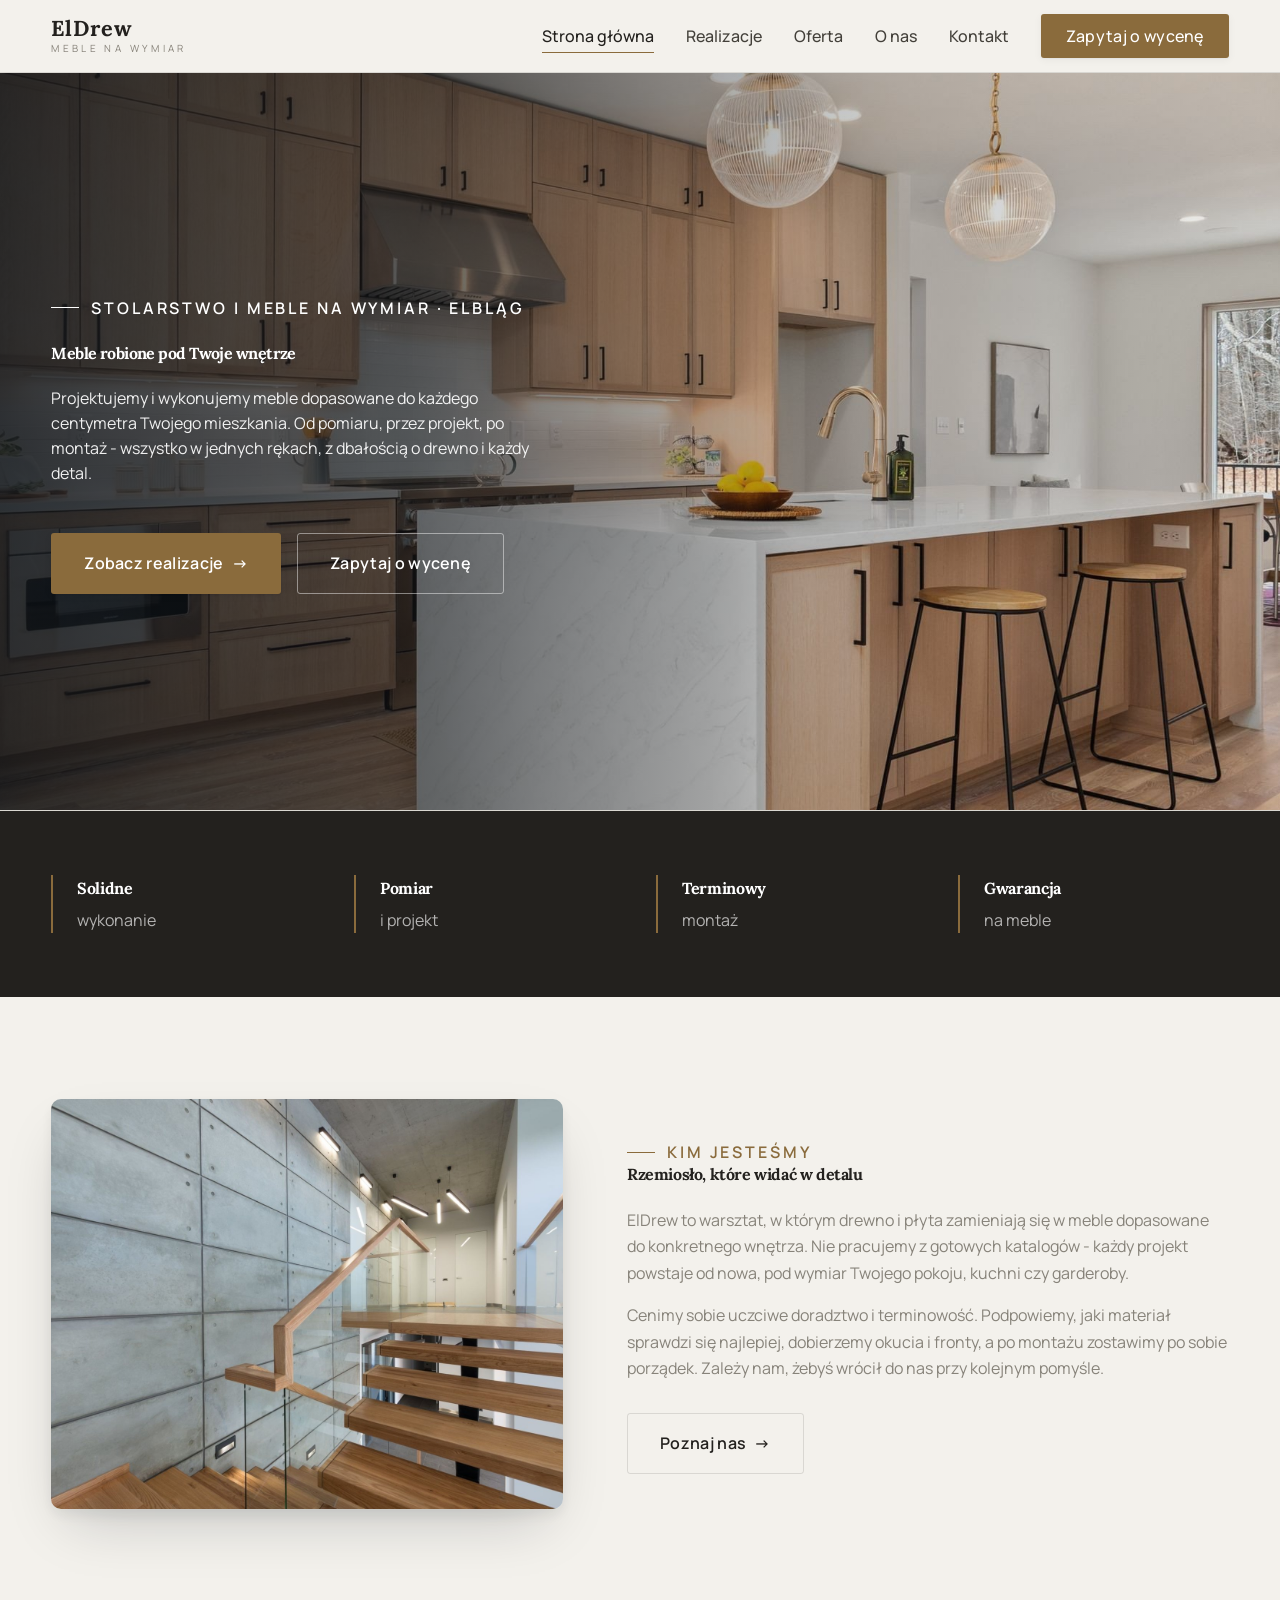
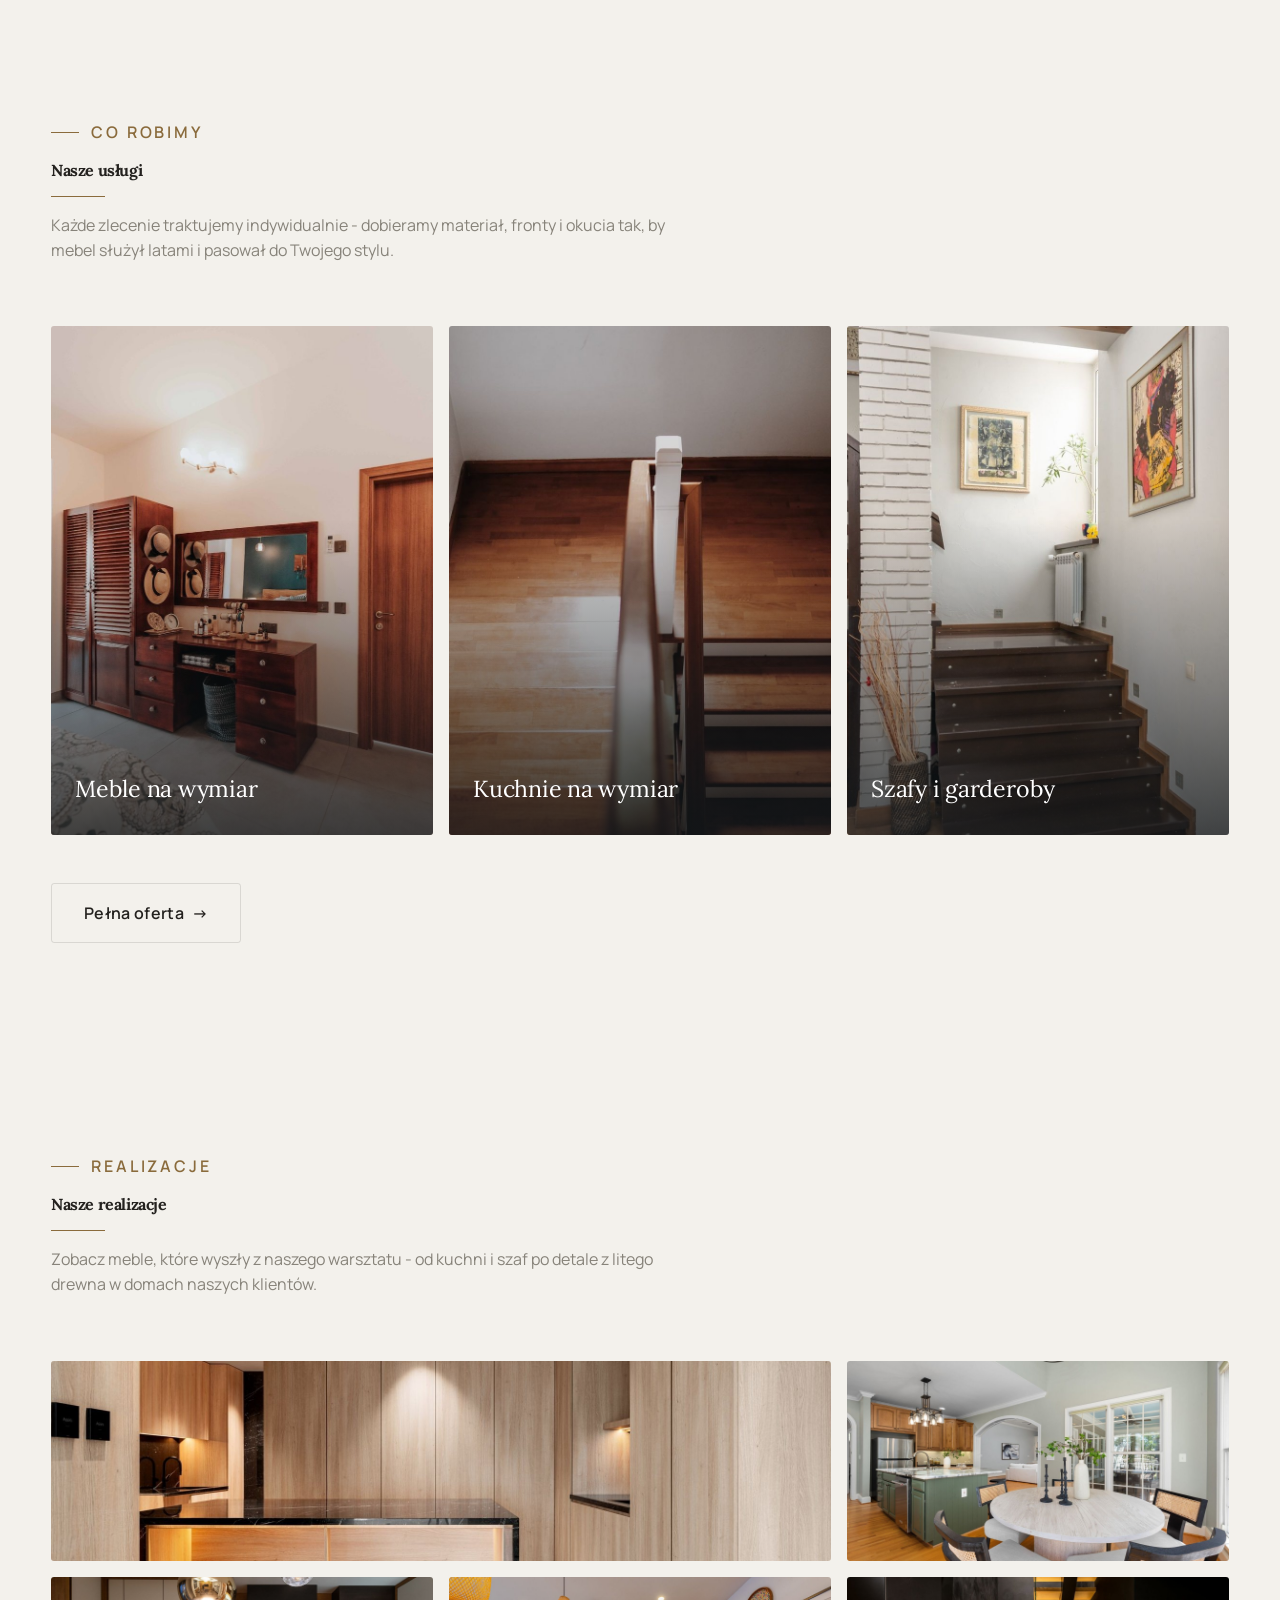
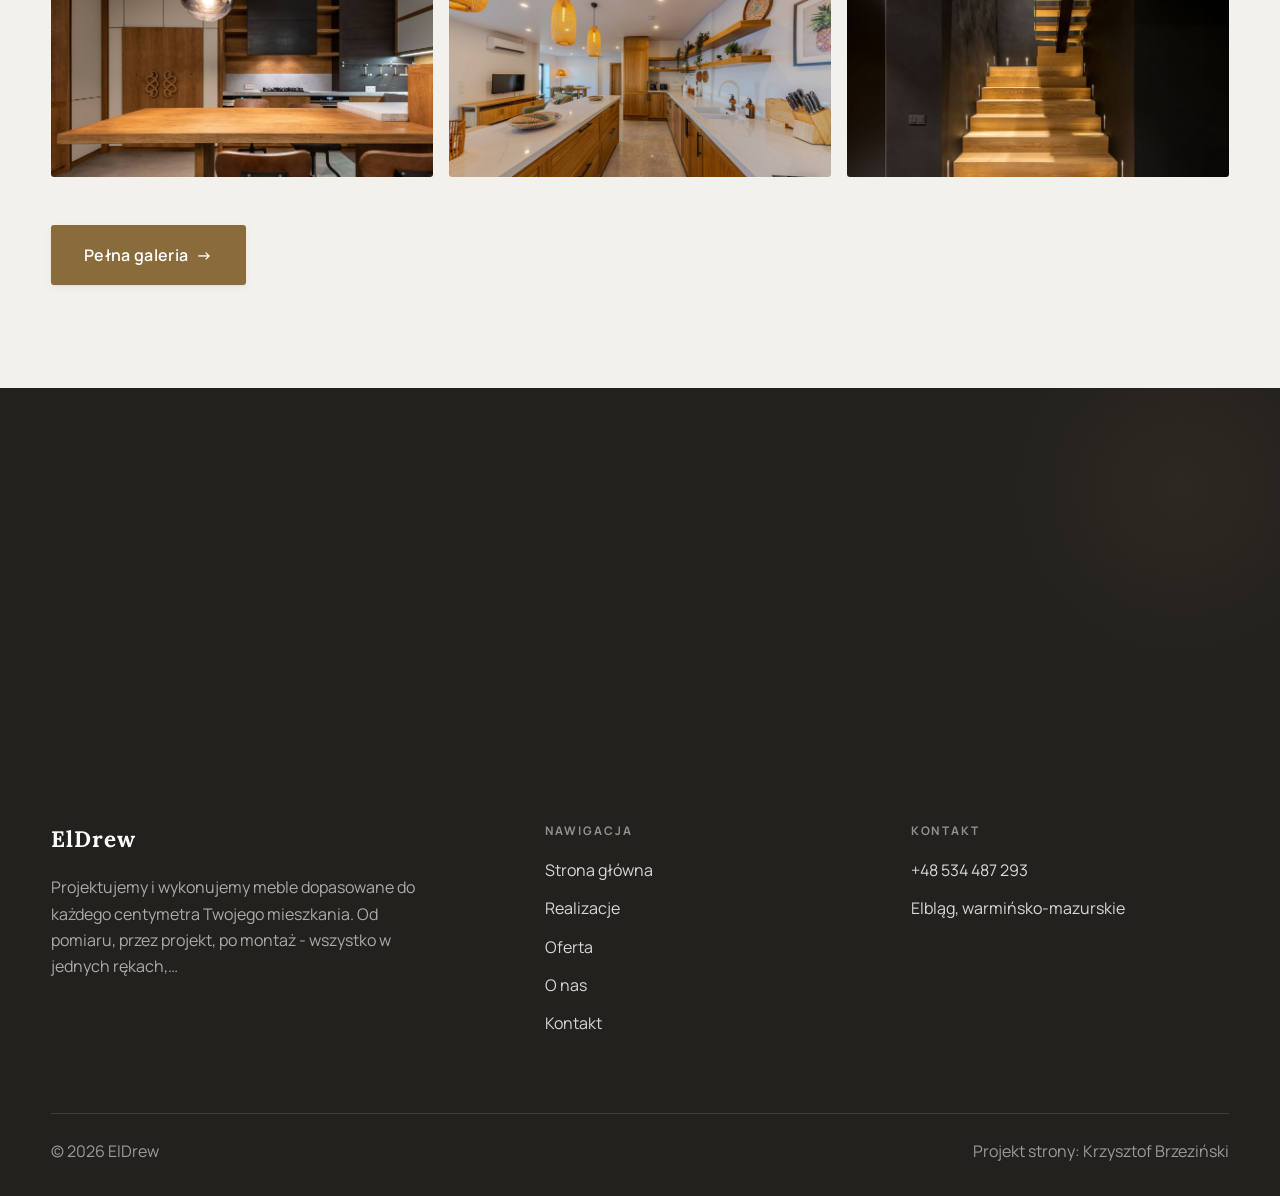
==== index.html @ e07e8ee6 "Demo ElDrew Meble na wymiar (Elblag)" ====
<!DOCTYPE html>
<html lang="pl">
<head>
<meta charset="UTF-8">
<meta name="viewport" content="width=device-width, initial-scale=1.0">
<title>ElDrew - Meble na wymiar · Elbląg</title>
<meta name="description" content="ElDrew - meble na wymiar, kuchnie, szafy i zabudowy z drewna. Bezpłatny pomiar, własny projekt i solidny montaż. Zobacz nasze realizacje.">
<link rel="preconnect" href="https://fonts.googleapis.com">
<link rel="preconnect" href="https://fonts.gstatic.com" crossorigin>
<link href="https://fonts.googleapis.com/css2?family=Lora:wght@500;600;700&family=Manrope:wght@400;500;600&display=swap" rel="stylesheet">
<link rel="stylesheet" href="assets/styles.css">
</head>
<body>

<header class="nav">
  <div class="wrap nav-inner">
    <a class="brand" href="index.html"><span class="name">ElDrew</span><span class="sub">Meble na wymiar</span></a>
    <nav class="nav-links">
      <a href="index.html" class="active">Strona główna</a>
      <a href="realizacje.html">Realizacje</a>
      <a href="oferta.html">Oferta</a>
      <a href="o-nas.html">O nas</a>
      <a href="kontakt.html">Kontakt</a>
      <a href="kontakt.html" class="btn btn-accent">Zapytaj o wycenę</a>
    </nav>
    <button class="nav-toggle" aria-label="Menu"><span></span><span></span><span></span></button>
  </div>
</header>

<section class="hero-cine">
  <img src="img/hero.jpg" alt="ElDrew - Meble robione pod Twoje wnętrze">
  <div class="wrap">
    <div class="hero-copy">
      <span class="eyebrow">Stolarstwo i meble na wymiar · Elbląg</span>
      <h1>Meble robione pod Twoje wnętrze</h1>
      <p class="lead">Projektujemy i wykonujemy meble dopasowane do każdego centymetra Twojego mieszkania. Od pomiaru, przez projekt, po montaż - wszystko w jednych rękach, z dbałością o drewno i każdy detal.</p>
      <div class="hero-actions">
        <a href="realizacje.html" class="btn btn-accent">Zobacz realizacje <span class="arr">→</span></a>
        <a href="kontakt.html" class="btn btn-ghost" style="color:#fff;border-color:rgba(255,255,255,.45)">Zapytaj o wycenę</a>
      </div>
    </div>
  </div>
</section>
<section class="strip" style="padding-block:0">
  <div class="wrap">
    <div class="item reveal"><div class="k">Solidne</div><div class="v">wykonanie</div></div>
    <div class="item reveal"><div class="k">Pomiar</div><div class="v">i projekt</div></div>
    <div class="item reveal"><div class="k">Terminowy</div><div class="v">montaż</div></div>
    <div class="item reveal"><div class="k">Gwarancja</div><div class="v">na meble</div></div>
  </div>
</section>
<section>
  <div class="wrap split">
    <div class="split-art reveal"><img src="img/g1.jpg" alt="ElDrew - realizacja"></div>
    <div class="split-copy reveal">
      <span class="eyebrow">Kim jesteśmy</span>
      <h2>Rzemiosło, które widać w detalu</h2>
      <p class="muted">ElDrew to warsztat, w którym drewno i płyta zamieniają się w meble dopasowane do konkretnego wnętrza. Nie pracujemy z gotowych katalogów - każdy projekt powstaje od nowa, pod wymiar Twojego pokoju, kuchni czy garderoby.</p>
      <p class="muted">Cenimy sobie uczciwe doradztwo i terminowość. Podpowiemy, jaki materiał sprawdzi się najlepiej, dobierzemy okucia i fronty, a po montażu zostawimy po sobie porządek. Zależy nam, żebyś wrócił do nas przy kolejnym pomyśle.</p>
      <a href="o-nas.html" class="btn btn-ghost">Poznaj nas <span class="arr">→</span></a>
    </div>
  </div>
</section>
<section>
  <div class="wrap">
    <div class="head reveal">
      <span class="eyebrow">Co robimy</span>
      <h2>Nasze usługi</h2>
      <p>Każde zlecenie traktujemy indywidualnie - dobieramy materiał, fronty i okucia tak, by mebel służył latami i pasował do Twojego stylu.</p>
    </div>
    <div class="gateways">
      <a href="oferta.html" class="gateway reveal"><img src="img/g2.jpg" alt="Meble na wymiar"><span class="g-ttl">Meble na wymiar</span></a>
      <a href="oferta.html" class="gateway reveal"><img src="img/g3.jpg" alt="Kuchnie na wymiar"><span class="g-ttl">Kuchnie na wymiar</span></a>
      <a href="oferta.html" class="gateway reveal"><img src="img/g4.jpg" alt="Szafy i garderoby"><span class="g-ttl">Szafy i garderoby</span></a>
    </div>
    <div style="margin-top:var(--space-7)" class="reveal"><a href="oferta.html" class="btn btn-ghost">Pełna oferta <span class="arr">→</span></a></div>
  </div>
</section>
<section>
  <div class="wrap">
    <div class="head reveal">
      <span class="eyebrow">Realizacje</span>
      <h2>Nasze realizacje</h2>
      <p>Zobacz meble, które wyszły z naszego warsztatu - od kuchni i szaf po detale z litego drewna w domach naszych klientów.</p>
    </div>
    <div class="gallery">
      <div class="tile t-two3 reveal"><img src="img/g5.jpg" alt="Kuchnia na wymiar"><div class="cap">Kuchnia na wymiar</div></div>
      <div class="tile t-third reveal"><img src="img/g6.jpg" alt="Szafa wnękowa"><div class="cap">Szafa wnękowa</div></div>
      <div class="tile t-third reveal"><img src="img/g7.jpg" alt="Zabudowa pod skos"><div class="cap">Zabudowa pod skos</div></div>
      <div class="tile t-third reveal"><img src="img/g8.jpg" alt="Detal drewna"><div class="cap">Detal drewna</div></div>
      <div class="tile t-third reveal"><img src="img/g9.jpg" alt="Schody z drewna"><div class="cap">Schody z drewna</div></div>
    </div>
    <div style="margin-top:var(--space-7)" class="reveal"><a href="realizacje.html" class="btn btn-accent">Pełna galeria <span class="arr">→</span></a></div>
  </div>
</section>
<section class="cta">
  <div class="wrap">
    <div class="reveal">
      <span class="eyebrow">Współpraca</span>
      <h2>Masz pomysł na wnętrze? Wycenimy go.</h2>
      <p>Napisz lub zadzwoń - odpowiemy z propozycją i terminem, bez zobowiązań.</p>
    </div>
    <div class="cta-actions reveal">
      <a href="kontakt.html" class="btn btn-light">Zapytaj o wycenę <span class="arr">→</span></a>
      <a href="tel:+48534487293" class="btn btn-ghost" style="color:#fff;border-color:rgba(255,255,255,.3)">+48 534 487 293</a>
    </div>
  </div>
</section>

<footer>
  <div class="wrap">
    <div class="foot-grid">
      <div class="foot-brand">
        <div class="name">ElDrew</div>
        <p>Projektujemy i wykonujemy meble dopasowane do każdego centymetra Twojego mieszkania. Od pomiaru, przez projekt, po montaż - wszystko w jednych rękach,…</p>
      </div>
      <div class="foot-col">
        <h4>Nawigacja</h4>
        <a href="index.html">Strona główna</a>
        <a href="realizacje.html">Realizacje</a>
        <a href="oferta.html">Oferta</a>
        <a href="o-nas.html">O nas</a>
        <a href="kontakt.html">Kontakt</a>
      </div>
      <div class="foot-col">
        <h4>Kontakt</h4>
        <a href="tel:+48534487293">+48 534 487 293</a>
        <p>Elbląg, warmińsko-mazurskie</p>
      </div>
    </div>
    <div class="foot-bot">
      <span>© 2026 ElDrew</span>
      <span>Projekt strony: Krzysztof Brzeziński</span>
    </div>
  </div>
</footer>


<script src="assets/main.js"></script>
</body>
</html>
---- assets/styles.css ----
/* ============================================================
   STOLBASZ — premium, architektoniczny B2B fit-out
   Jasna paleta, zero brązu. System wg premium-web-craft.
   Projekt strony: Krzysztof Brzeziński
   ============================================================ */

:root{
  /* PALETA — jasna, architektoniczna, chłodna */
  --paper:#F3F1EC;          /* główne tło */
  --paper-2:#E6E3DB;        /* sekcje alternatywne (chłodny jasny szary) */
  --paper-3:#E6E3DB;        /* delikatne wypełnienia */
  --ink:#23211E;            /* tekst główny — chłodny grafit */
  --ink-soft:#43403A;       /* nagłówki drugorzędne */
  --muted:#87837A;          /* tekst poboczny */
  --line:rgba(35,33,30,.12);/* hairline */
  --accent:#8A6B3C;         /* stonowany petrol-slate — jedyny akcent */
  --accent-d:#6E5430;
  --accent-soft:rgba(138,107,60,.10);
  --dark:#23211E;           /* sekcje ciemne (stopka/CTA) */

  /* ODSTĘPY — skala 4/8 */
  --space-1:4px; --space-2:8px; --space-3:12px; --space-4:16px; --space-5:24px;
  --space-6:32px; --space-7:48px; --space-8:64px; --space-9:96px; --space-10:128px;

  /* TYPOGRAFIA — fluid clamp() */
  --text-sm:clamp(.82rem,.8rem+.1vw,.9rem);
  --text-base:clamp(1rem,.97rem+.15vw,1.1rem);
  --text-lg:clamp(1.12rem,1.05rem+.3vw,1.3rem);
  --text-h3:clamp(1.2rem,1.1rem+.5vw,1.5rem);
  --text-h2:clamp(1.9rem,1.5rem+1.9vw,2.8rem);
  --text-h1:clamp(2.6rem,1.9rem+3.6vw,4.6rem);

  /* PROMIENIE — architektoniczne, raczej ostre */
  --r-sm:3px; --r-md:6px; --r-lg:10px;

  /* RUCH */
  --ease:cubic-bezier(.25,.46,.45,.94); --dur:.24s;

  /* CIENIE — miękkie, warstwowe */
  --sh-sm:0 1px 2px rgba(16,24,32,.04), 0 2px 8px rgba(16,24,32,.05);
  --sh-md:0 2px 6px rgba(16,24,32,.05), 0 12px 28px -8px rgba(16,24,32,.12);
  --sh-lg:0 6px 14px rgba(16,24,32,.07), 0 26px 56px -18px rgba(16,24,32,.22);

  --hairline:1px solid var(--line);

  --font-display:'Lora',serif;
  --font-body:'Manrope',sans-serif;
}

*{box-sizing:border-box;margin:0;padding:0}
html{scroll-behavior:smooth}
body{
  font-family:var(--font-body);
  font-size:var(--text-base);
  line-height:1.65;
  color:var(--ink);
  background:var(--paper);
  -webkit-font-smoothing:antialiased;
  text-rendering:optimizeLegibility;
}
img{max-width:100%;display:block}
a{color:inherit;text-decoration:none}

.wrap{width:min(92%,1180px);margin-inline:auto}
section{padding-block:clamp(52px,6.5vw,96px)}

h1,h2,h3{font-family:var(--font-display);font-weight:700;line-height:1.08;letter-spacing:-.02em;color:var(--ink)}
h1{font-size:var(--text-h1);letter-spacing:-.035em}
h2{font-size:var(--text-h2);letter-spacing:-.025em}
h3{font-size:var(--text-h3)}
p{max-width:65ch}

.eyebrow{
  font-family:var(--font-body);
  font-size:var(--text-sm);
  font-weight:600;
  letter-spacing:.18em;
  text-transform:uppercase;
  color:var(--accent);
  display:inline-flex;align-items:center;gap:var(--space-3);
}
.eyebrow::before{content:"";width:28px;height:1px;background:var(--accent);display:inline-block}

.muted{color:var(--muted)}
.lead{font-size:var(--text-lg);line-height:1.55;color:var(--ink-soft);max-width:50ch}

/* ---------- BUTTONS ---------- */
.btn{
  display:inline-flex;align-items:center;gap:var(--space-2);
  font-weight:600;font-size:var(--text-sm);letter-spacing:.02em;
  padding:var(--space-4) var(--space-6);
  border-radius:var(--r-sm);
  transition:transform var(--dur) var(--ease),box-shadow var(--dur) var(--ease),background var(--dur) var(--ease);
  cursor:pointer;border:1px solid transparent;
}
.btn-accent{background:var(--accent);color:#fff;box-shadow:var(--sh-sm)}
.btn-accent:hover{background:var(--accent-d);transform:translateY(-2px);box-shadow:var(--sh-md)}
.btn-accent:active{transform:translateY(0);box-shadow:var(--sh-sm)}
.btn-ghost{background:transparent;color:var(--ink);border-color:var(--line)}
.btn-ghost:hover{border-color:var(--accent);color:var(--accent);transform:translateY(-2px)}
.btn-light{background:#fff;color:var(--ink);box-shadow:var(--sh-sm)}
.btn-light:hover{transform:translateY(-2px);box-shadow:var(--sh-md)}
.btn .arr{transition:transform var(--dur) var(--ease)}
.btn:hover .arr{transform:translateX(4px)}

/* ---------- NAV ---------- */
.nav{
  position:sticky;top:0;z-index:50;
  background:color-mix(in srgb,var(--paper) 88%,transparent);
  backdrop-filter:saturate(140%) blur(10px);
  border-bottom:var(--hairline);
}
.nav-inner{display:flex;align-items:center;justify-content:space-between;height:72px}
.brand{display:flex;flex-direction:column;line-height:1}
.brand .name{font-family:var(--font-display);font-weight:800;font-size:1.35rem;letter-spacing:.04em}
.brand .sub{font-size:.62rem;letter-spacing:.34em;text-transform:uppercase;color:var(--muted);margin-top:5px}
.nav-links{display:flex;align-items:center;gap:var(--space-6)}
.nav-links a{font-size:var(--text-sm);font-weight:500;color:var(--ink-soft);position:relative;padding-block:4px;transition:color var(--dur) var(--ease)}
.nav-links a::after{content:"";position:absolute;left:0;bottom:0;width:0;height:1.5px;background:var(--accent);transition:width var(--dur) var(--ease)}
.nav-links a:hover,.nav-links a.active{color:var(--ink)}
.nav-links a:hover::after,.nav-links a.active::after{width:100%}
.nav-links .btn{padding:var(--space-2) var(--space-5)}
/* przyciski w nav: właściwy kolor (przebij .nav-links a) + bez podkreślenia */
.nav-links a.btn-accent{color:#fff}
.nav-links a.btn-ghost,.nav-links a.btn-light{color:var(--ink)}
.nav-links a.btn::after{display:none}
.nav-toggle{display:none;background:none;border:none;cursor:pointer;flex-direction:column;gap:5px;padding:8px}
.nav-toggle span{width:24px;height:2px;background:var(--ink);transition:var(--dur)}

/* ---------- HERO (split) ---------- */
.hero{position:relative;overflow:hidden;border-bottom:var(--hairline)}
.hero-grid{display:grid;grid-template-columns:1.05fr .95fr;gap:clamp(24px,4vw,60px);align-items:center;
  padding-block:clamp(36px,4.5vw,64px)}
.hero-copy .eyebrow{margin-bottom:var(--space-5)}
.hero-copy h1{margin-bottom:var(--space-5)}
.hero-copy .lead{margin-bottom:var(--space-7)}
.hero-actions{display:flex;flex-wrap:wrap;gap:var(--space-4)}
.hero-art{position:relative;aspect-ratio:4/3;border-radius:var(--r-lg);overflow:hidden;box-shadow:var(--sh-lg)}
.hero-art img{width:100%;height:100%;object-fit:cover}
.hero-art::after{content:"";position:absolute;inset:0;background:linear-gradient(180deg,transparent 55%,rgba(18,24,28,.28))}
.hero-badge{position:absolute;left:var(--space-5);bottom:var(--space-5);z-index:2;
  background:rgba(252,252,251,.94);backdrop-filter:blur(4px);
  border-radius:var(--r-md);padding:var(--space-4) var(--space-5);box-shadow:var(--sh-md);max-width:78%}
.hero-badge strong{display:block;font-family:var(--font-display);font-size:1rem;letter-spacing:-.01em}
.hero-badge span{font-size:var(--text-sm);color:var(--muted)}

/* ---------- HERO duży / kinowy (strona główna) ---------- */
.hero-cine{position:relative;min-height:clamp(560px,82vh,840px);display:flex;align-items:center;overflow:hidden;border-bottom:var(--hairline)}
.hero-cine>img{position:absolute;inset:0;width:100%;height:100%;object-fit:cover;z-index:0}
.hero-cine::after{content:"";position:absolute;inset:0;z-index:1;
  background:linear-gradient(95deg,rgba(13,18,23,.86) 0%,rgba(13,18,23,.64) 32%,rgba(13,18,23,.24) 62%,rgba(13,18,23,.04) 100%)}
.hero-cine .wrap{position:relative;z-index:2;padding-block:var(--space-8)}
.hero-cine .hero-copy{max-width:660px}
.hero-cine .eyebrow{color:#fff;margin-bottom:var(--space-5)}
.hero-cine .eyebrow::before{background:#fff}
.hero-cine h1{color:#fff;margin-bottom:var(--space-5);font-size:clamp(2.9rem,2rem+4.4vw,5.2rem)}
.hero-cine .lead{color:rgba(255,255,255,.92);max-width:48ch;margin-bottom:var(--space-7)}
.hero-cine .hero-actions{display:flex;flex-wrap:wrap;gap:var(--space-4)}
@media(max-width:680px){
  .hero-cine{min-height:clamp(520px,76vh,640px);align-items:flex-end}
  .hero-cine::after{background:linear-gradient(0deg,rgba(13,18,23,.9) 6%,rgba(13,18,23,.45) 55%,rgba(13,18,23,.25) 100%)}
  .hero-cine .wrap{padding-bottom:var(--space-9)}
}

/* full-bleed hero variant (podstrony) */
.pagehead{position:relative;min-height:46vh;display:flex;align-items:flex-end;overflow:hidden;border-bottom:var(--hairline)}
.pagehead img{position:absolute;inset:0;width:100%;height:100%;object-fit:cover}
.pagehead::after{content:"";position:absolute;inset:0;background:linear-gradient(180deg,rgba(18,24,28,.25),rgba(18,24,28,.62))}
.pagehead .wrap{position:relative;z-index:2;padding-block:var(--space-9);color:#fff}
.pagehead h1{color:#fff;max-width:18ch}
.pagehead .eyebrow{color:#fff}
.pagehead .eyebrow::before{background:#fff}
.pagehead p{color:rgba(255,255,255,.86);margin-top:var(--space-4);max-width:54ch}

/* ---------- STRIP (pasek skrótów / liczby) ---------- */
.strip{background:var(--dark);color:#fff}
.strip .wrap{display:grid;grid-template-columns:repeat(4,1fr);gap:var(--space-6);padding-block:var(--space-8)}
.strip .item .k{font-family:var(--font-display);font-size:clamp(1.6rem,1.2rem+1.4vw,2.4rem);font-weight:800;letter-spacing:-.02em;color:#fff}
.strip .item .v{font-size:var(--text-sm);color:rgba(255,255,255,.66);margin-top:var(--space-2);line-height:1.45}
.strip .item{border-left:2px solid var(--accent);padding-left:var(--space-5)}

/* ---------- SECTION HEAD ---------- */
.head{max-width:48rem;margin-bottom:var(--space-8)}
.head.center{margin-inline:auto;text-align:center}
.head .eyebrow{margin-bottom:var(--space-4)}
.head h2{margin-bottom:var(--space-4)}
.head p{color:var(--muted);font-size:var(--text-lg);line-height:1.55}
.head.center p{margin-inline:auto}

/* ---------- INTRO SPLIT ---------- */
.split{display:grid;grid-template-columns:.92fr 1.08fr;gap:clamp(28px,5vw,80px);align-items:center}
.split.rev{grid-template-columns:1.08fr .92fr}
.split.rev .split-art{order:-1}
.split-art{position:relative;aspect-ratio:5/4;border-radius:var(--r-lg);overflow:hidden;box-shadow:var(--sh-lg)}
.split-art img{width:100%;height:100%;object-fit:cover}
.split-copy h2{margin-bottom:var(--space-5)}
.split-copy p+p{margin-top:var(--space-4)}
.split-copy .btn{margin-top:var(--space-6)}

/* ---------- SERVICES (zakres) ---------- */
.svc-grid{display:grid;grid-template-columns:repeat(auto-fit,minmax(280px,1fr));gap:var(--space-5)}
.svc{background:#fff;border:var(--hairline);border-radius:var(--r-md);padding:var(--space-7) var(--space-6);
  transition:transform var(--dur) var(--ease),box-shadow var(--dur) var(--ease),border-color var(--dur) var(--ease);
  position:relative;overflow:hidden}
.svc::before{content:"";position:absolute;left:0;top:0;width:3px;height:0;background:var(--accent);transition:height var(--dur) var(--ease)}
.svc:hover{transform:translateY(-4px);box-shadow:var(--sh-md);border-color:transparent}
.svc:hover::before{height:100%}
.svc .ic{font-family:var(--font-display);font-size:.8rem;font-weight:700;letter-spacing:.12em;color:var(--accent);margin-bottom:var(--space-4)}
.svc h3{margin-bottom:var(--space-3);font-size:1.22rem}
.svc p{color:var(--muted);font-size:var(--text-base);line-height:1.6}

/* big detailed service rows */
.svc-row{display:grid;grid-template-columns:.8fr 1.2fr;gap:clamp(20px,4vw,60px);align-items:center;padding-block:var(--space-8)}
.svc-row+.svc-row{border-top:var(--hairline)}
.svc-row.rev{grid-template-columns:1.2fr .8fr}
.svc-row.rev .svc-row-art{order:-1}
.svc-row-art{aspect-ratio:4/3;border-radius:var(--r-md);overflow:hidden;box-shadow:var(--sh-md)}
.svc-row-art img{width:100%;height:100%;object-fit:cover}
.svc-row h3{font-size:1.5rem;margin-bottom:var(--space-4)}
.svc-row .num{font-family:var(--font-display);font-size:.85rem;font-weight:700;letter-spacing:.14em;color:var(--accent);display:block;margin-bottom:var(--space-3)}
.svc-row ul{list-style:none;margin-top:var(--space-4);display:flex;flex-direction:column;gap:var(--space-2)}
.svc-row li{position:relative;padding-left:var(--space-5);color:var(--muted);font-size:var(--text-base)}
.svc-row li::before{content:"";position:absolute;left:0;top:.62em;width:8px;height:1px;background:var(--accent)}

/* ---------- GALLERY (realizacje) ---------- */
.gallery{display:grid;grid-template-columns:repeat(12,1fr);gap:var(--space-4);grid-auto-rows:200px}
.tile{position:relative;overflow:hidden;border-radius:var(--r-md);box-shadow:var(--sh-sm);
  transition:transform var(--dur) var(--ease),box-shadow var(--dur) var(--ease)}
.tile img{width:100%;height:100%;object-fit:cover;transition:transform .6s var(--ease)}
.tile:hover{box-shadow:var(--sh-md)}
.tile:hover img{transform:scale(1.05)}
.tile .cap{position:absolute;left:0;right:0;bottom:0;padding:var(--space-5) var(--space-4) var(--space-4);
  background:linear-gradient(transparent,rgba(18,24,28,.78));color:#fff;
  font-size:var(--text-sm);font-weight:600;letter-spacing:.01em;
  opacity:0;transform:translateY(8px);transition:var(--dur) var(--ease)}
.tile:hover .cap{opacity:1;transform:translateY(0)}
.tile .cap small{display:block;font-weight:400;opacity:.78;letter-spacing:.04em;text-transform:uppercase;font-size:.66rem;margin-top:3px}
/* bento spans */
.t-wide{grid-column:span 6}
.t-tall{grid-column:span 6;grid-row:span 2}
.t-std{grid-column:span 6}
.t-third{grid-column:span 4}
.t-two3{grid-column:span 8}

/* ---------- TRUST / WIARYGODNOŚĆ ---------- */
.trust{background:var(--paper-2)}
.trust-grid{display:grid;grid-template-columns:repeat(auto-fit,minmax(240px,1fr));gap:var(--space-5);margin-top:var(--space-7)}
.trust-card{background:#fff;border-radius:var(--r-md);padding:var(--space-7) var(--space-6);box-shadow:var(--sh-sm);border-top:3px solid var(--accent)}
.trust-card .big{font-family:var(--font-display);font-size:clamp(1.8rem,1.3rem+1.6vw,2.6rem);font-weight:800;letter-spacing:-.02em;color:var(--ink);line-height:1}
.trust-card h3{font-size:1.12rem;margin:var(--space-3) 0 var(--space-2)}
.trust-card p{color:var(--muted);font-size:var(--text-base);line-height:1.55}

/* ---------- CTA band ---------- */
.cta{background:var(--dark);color:#fff;position:relative;overflow:hidden}
.cta .wrap{display:grid;grid-template-columns:1.4fr .6fr;gap:var(--space-7);align-items:center;position:relative;z-index:2}
.cta h2{color:#fff;max-width:20ch}
.cta p{color:rgba(255,255,255,.74);margin-top:var(--space-4)}
.cta-actions{display:flex;flex-direction:column;gap:var(--space-3);align-items:flex-start}
.cta::before{content:"";position:absolute;right:-80px;top:-80px;width:360px;height:360px;border-radius:50%;
  background:radial-gradient(circle,var(--accent-soft),transparent 70%)}

/* ---------- CONTACT ---------- */
.contact-grid{display:grid;grid-template-columns:.85fr 1.15fr;gap:clamp(28px,4vw,56px);align-items:start}
.info-list{display:flex;flex-direction:column;gap:var(--space-2)}
.info-row{display:flex;gap:var(--space-4);align-items:flex-start;padding-block:var(--space-4);border-bottom:var(--hairline)}
.info-row .ic{flex:none;width:42px;height:42px;display:grid;place-items:center;border-radius:50%;
  background:var(--accent-soft);color:var(--accent);font-size:1.05rem}
.info-row .lbl{font-size:.72rem;letter-spacing:.14em;text-transform:uppercase;color:var(--muted)}
.info-row .val{font-weight:600;font-size:var(--text-base);margin-top:2px}
.info-row a.val:hover{color:var(--accent)}
.map{border:none;border-radius:var(--r-lg);box-shadow:var(--sh-md);width:100%;height:100%;min-height:380px;filter:grayscale(.2) contrast(1.02)}
.form{background:#fff;border:var(--hairline);border-radius:var(--r-lg);padding:clamp(24px,3vw,40px);box-shadow:var(--sh-sm)}
.form .fld{margin-bottom:var(--space-5)}
.form label{display:block;font-size:var(--text-sm);font-weight:600;margin-bottom:var(--space-2)}
.form input,.form textarea{width:100%;font-family:inherit;font-size:var(--text-base);color:var(--ink);
  padding:var(--space-4);border:var(--hairline);border-radius:var(--r-sm);background:var(--paper);transition:border-color var(--dur)}
.form input:focus,.form textarea:focus{outline:none;border-color:var(--accent);background:#fff}
.form textarea{resize:vertical;min-height:120px}
.form .note{font-size:var(--text-sm);color:var(--muted);margin-top:var(--space-3)}

/* ---------- FOOTER ---------- */
footer{background:var(--dark);color:#fff;padding-block:var(--space-9) var(--space-6)}
.foot-grid{display:grid;grid-template-columns:1.4fr 1fr 1fr;gap:var(--space-7);margin-bottom:var(--space-8)}
.foot-brand .name{font-family:var(--font-display);font-weight:800;font-size:1.4rem;letter-spacing:.04em}
.foot-brand p{color:rgba(255,255,255,.62);margin-top:var(--space-4);font-size:var(--text-base);max-width:38ch}
.foot-col h4{font-size:.74rem;letter-spacing:.16em;text-transform:uppercase;color:rgba(255,255,255,.5);margin-bottom:var(--space-4)}
.foot-col a,.foot-col p{display:block;color:rgba(255,255,255,.82);font-size:var(--text-base);margin-bottom:var(--space-3)}
.foot-col a:hover{color:#fff}
.foot-bot{border-top:1px solid rgba(255,255,255,.12);padding-top:var(--space-5);display:flex;justify-content:space-between;flex-wrap:wrap;gap:var(--space-3);
  font-size:var(--text-sm);color:rgba(255,255,255,.55)}
.foot-bot a:hover{color:#fff}

/* ---------- REVEAL ---------- */
.reveal{opacity:0;transform:translateY(22px);transition:opacity .6s var(--ease),transform .6s var(--ease)}
.reveal.in{opacity:1;transform:none}

/* ---------- RESPONSIVE ---------- */
@media(max-width:920px){
  .hero-grid,.split,.split.rev,.svc-row,.svc-row.rev,.cta .wrap,.contact-grid,.foot-grid{grid-template-columns:1fr}
  .split.rev .split-art,.svc-row.rev .svc-row-art{order:0}
  .hero-art{aspect-ratio:16/10;max-height:420px}
  .strip .wrap{grid-template-columns:repeat(2,1fr);gap:var(--space-7)}
  .gallery{grid-auto-rows:180px}
  .t-wide,.t-tall,.t-std,.t-third,.t-two3{grid-column:span 6}
  .t-tall{grid-row:span 1}
  .cta-actions{flex-direction:row;flex-wrap:wrap}
  .foot-grid{gap:var(--space-6)}
}
@media(max-width:680px){
  .nav-links{position:fixed;inset:72px 0 auto 0;background:var(--paper);flex-direction:column;align-items:stretch;
    gap:0;padding:var(--space-4) 6%;border-bottom:var(--hairline);box-shadow:var(--sh-md);
    transform:translateY(-120%);transition:transform var(--dur) var(--ease)}
  .nav-links.open{transform:translateY(0)}
  .nav-links a{padding-block:var(--space-4);border-bottom:var(--hairline)}
  .nav-links .btn{margin-top:var(--space-3);justify-content:center}
  .nav-toggle{display:flex}
  .strip .wrap{grid-template-columns:1fr}
  .gallery{grid-template-columns:repeat(6,1fr)}
  .foot-grid{grid-template-columns:1fr}
}
@media(prefers-reduced-motion:reduce){
  *{animation-duration:.01ms!important;transition:none!important}
  .reveal{opacity:1!important;transform:none!important}
  html{scroll-behavior:auto}
}

/* ============================================================
   PREMIUM LAYER — destylat deep-researchu branż (anty-AI, spokój).
   Zmienne STOLBASZ (--accent/--ink/--paper/--line/--dark). Ruch ledwo
   zauważalny, krzywa cubic-bezier(.16,.84,.44,1); prefers-reduced-motion
   pokryte blanketem wyżej. Karty hairline zamiast cieni = #1 sygnał „nie-AI".
   ============================================================ */

/* więcej oddechu między sekcjami (liderzy: 110-130px) */
section{padding-block:clamp(64px,8vw,128px)}

/* 1) Aksamitny reveal — dłuższa, miękka krzywa zamiast „skoku" */
.reveal{transition:opacity .9s cubic-bezier(.16,.84,.44,1),transform .9s cubic-bezier(.16,.84,.44,1);will-change:opacity,transform}
/* stagger TYLKO w galerii (tam pozycja = porządek dzieci) */
.gallery .reveal:nth-child(2){transition-delay:.07s}
.gallery .reveal:nth-child(3){transition-delay:.14s}
.gallery .reveal:nth-child(4){transition-delay:.21s}
.gallery .reveal:nth-child(5){transition-delay:.28s}
.gallery .reveal:nth-child(6){transition-delay:.35s}

/* 2) Hero — powolny „oddech kadru" (Ken Burns), tylko desktop (bateria) */
@keyframes heroBreath{from{transform:scale(1.06)}to{transform:scale(1.12) translateY(-1.2%)}}
@media(min-width:900px){
  .hero-cine>img{transform:scale(1.06);animation:heroBreath 24s ease-in-out infinite alternate}
}

/* 3) Akcentowy hairline pod nagłówkiem sekcji, który „rysuje się" przy wejściu */
.head h2{position:relative;padding-bottom:18px}
.head h2::after{content:"";position:absolute;left:0;bottom:0;height:1px;width:0;background:var(--accent);transition:width 1s cubic-bezier(.16,.84,.44,1) .15s}
.head.center h2::after{left:50%;transform:translateX(-50%)}
.head.reveal.in h2::after,.head.center.reveal.in h2::after{width:54px}

/* 4) Karty HAIRLINE zamiast cieni/zaokrągleń (najmocniejszy anty-AI detal) */
.svc{background:transparent;border:1px solid var(--line);border-radius:var(--r-sm);box-shadow:none}
.svc:hover{box-shadow:none;border-color:var(--accent);transform:translateY(-3px)}
.trust-card{background:transparent;box-shadow:none;border:1px solid var(--line);border-top:2px solid var(--accent);border-radius:var(--r-sm)}
.tile{box-shadow:none;border-radius:var(--r-sm)}
.tile:hover{box-shadow:none}

/* 5) Sticky-nav kondensuje się po przewinięciu (sygnał dopracowania) */
.nav{transition:box-shadow .4s ease,background .4s ease}
.nav.is-stuck{box-shadow:0 1px 0 var(--line),0 14px 30px -24px rgba(0,0,0,.45)}
.nav-inner{transition:height .35s var(--ease)}
.nav.is-stuck .nav-inner{height:60px}

/* 6) MANIFESTO — pełnoekranowy cytat-bohater (zastępuje generyczne „Dlaczego my") */
.manifesto{background:var(--paper-2);text-align:center}
.manifesto .wrap{max-width:60rem}
.manifesto p{font-family:var(--font-display);font-style:italic;font-size:clamp(1.6rem,1rem+2.4vw,2.8rem);line-height:1.32;color:var(--ink-soft);margin-inline:auto;max-width:26ch;position:relative;padding-top:var(--space-8)}
.manifesto p::before{content:"";position:absolute;top:0;left:50%;transform:translateX(-50%);width:54px;height:1px;background:var(--accent)}
.manifesto p span{color:var(--accent);font-style:italic}

/* 7) GATEWAYS — 3 duże bramy-zdjęcia (zamiast paska menu usług) */
.gateways{display:grid;grid-template-columns:repeat(3,1fr);gap:var(--space-4)}
.gateway{position:relative;aspect-ratio:3/4;overflow:hidden;border-radius:var(--r-sm);display:block}
.gateway img{width:100%;height:100%;object-fit:cover;transition:transform .8s var(--ease),filter .5s var(--ease)}
.gateway::after{content:"";position:absolute;inset:0;background:linear-gradient(180deg,transparent 38%,rgba(18,24,28,.74))}
.gateway:hover img{transform:scale(1.05);filter:brightness(1.05)}
.gateway .g-ttl{position:absolute;left:0;right:0;bottom:0;z-index:2;padding:var(--space-6) var(--space-5);color:#fff;font-family:var(--font-display);font-size:1.45rem;letter-spacing:-.01em;line-height:1.15}
.gateway .g-ttl small{display:block;font-family:var(--font-body);font-size:var(--text-sm);font-weight:400;opacity:.82;letter-spacing:.03em;margin-top:5px}
@media(max-width:760px){.gateways{grid-template-columns:1fr}.gateway{aspect-ratio:16/10}}

/* 8) LOGO klienta w nagłówku (gdy podane --logo) */
.brand-logo{height:40px;width:auto;max-width:220px;object-fit:contain;display:block}
.nav.is-stuck .brand-logo{height:34px}
@media(max-width:680px){.brand-logo{height:32px}}
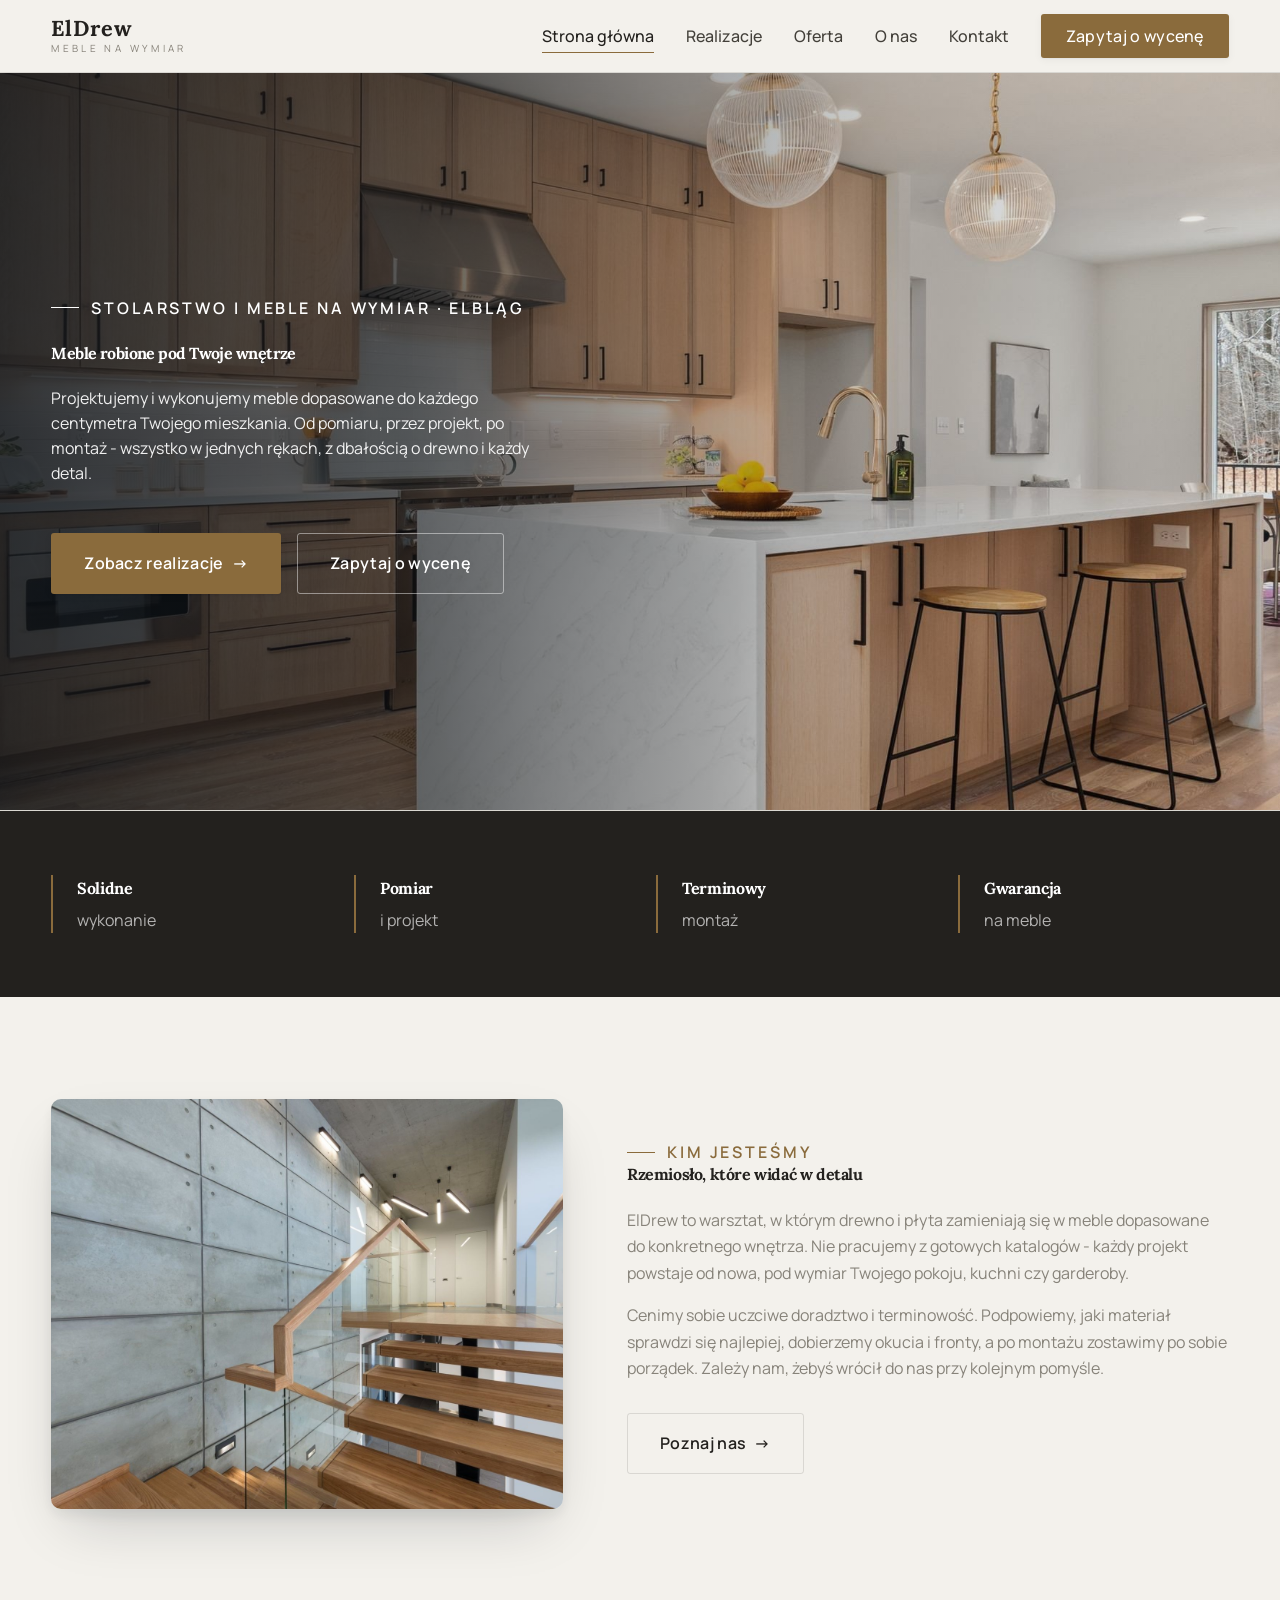
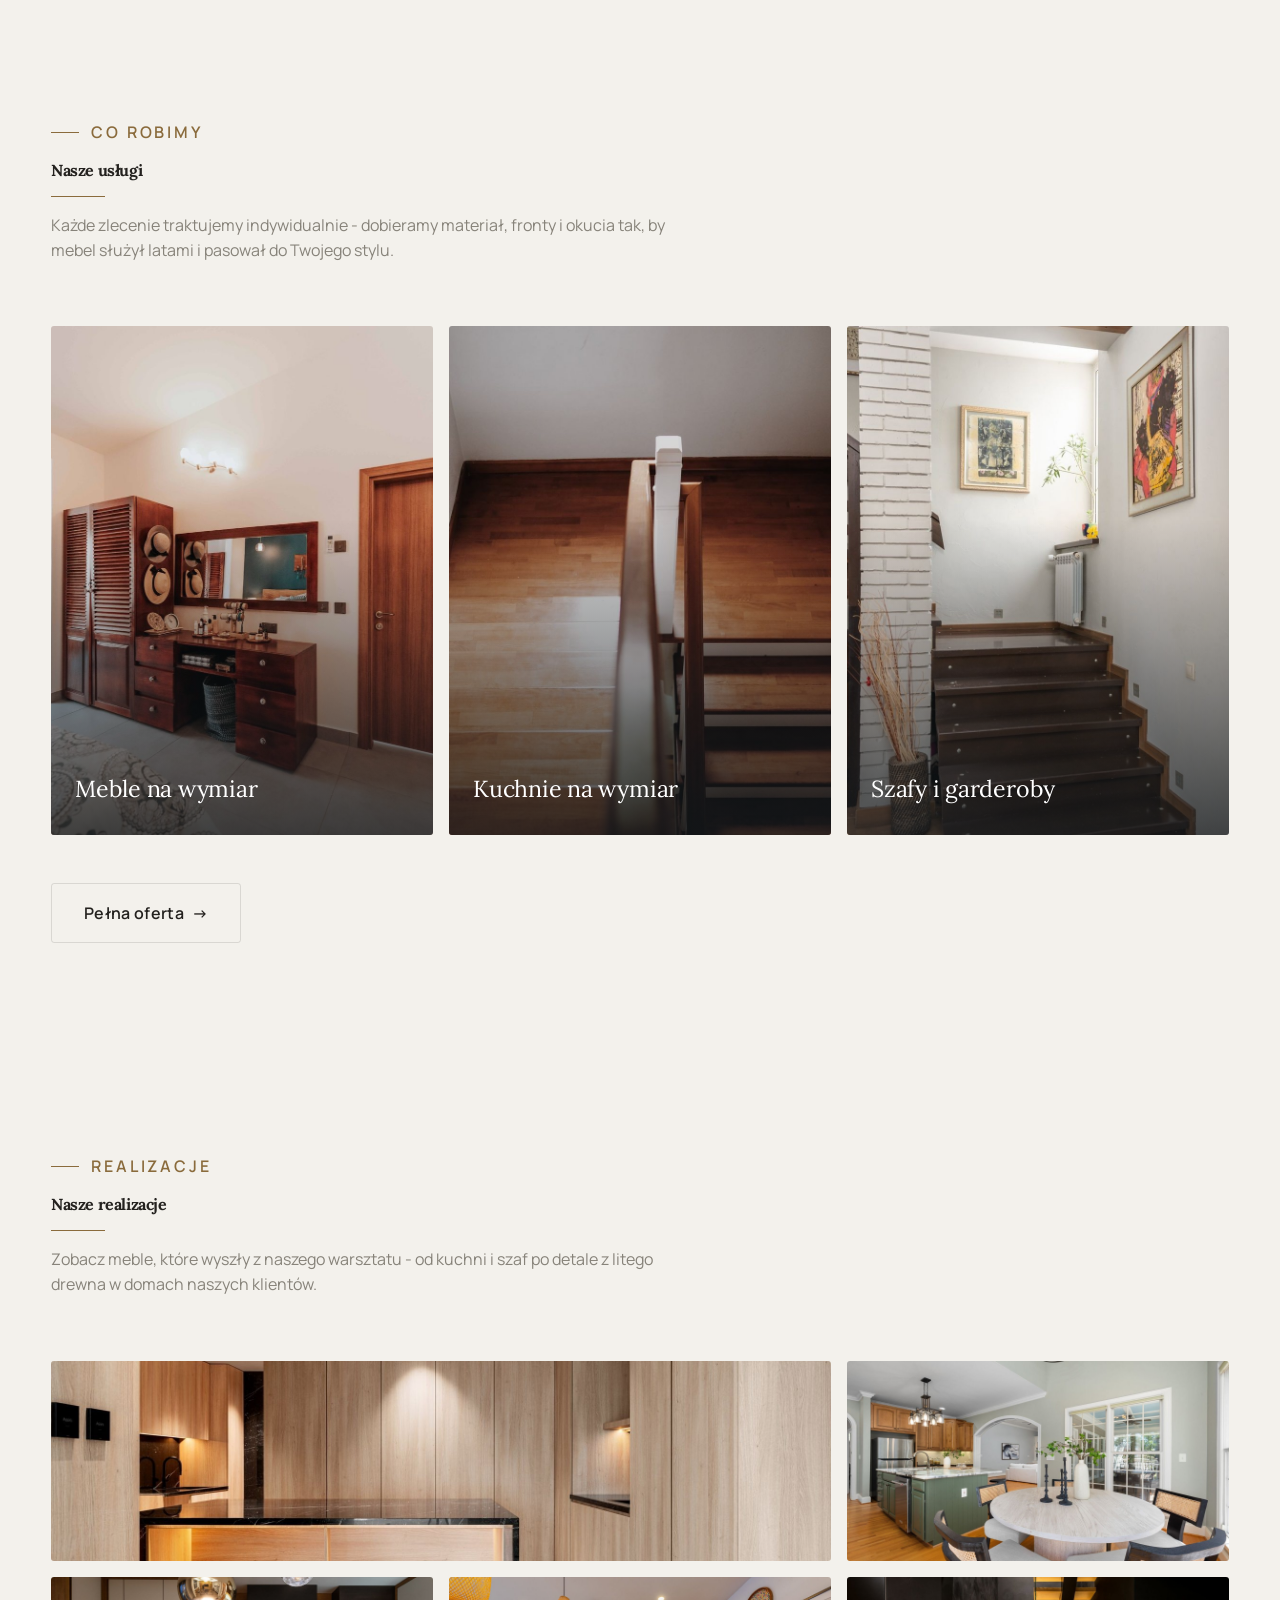
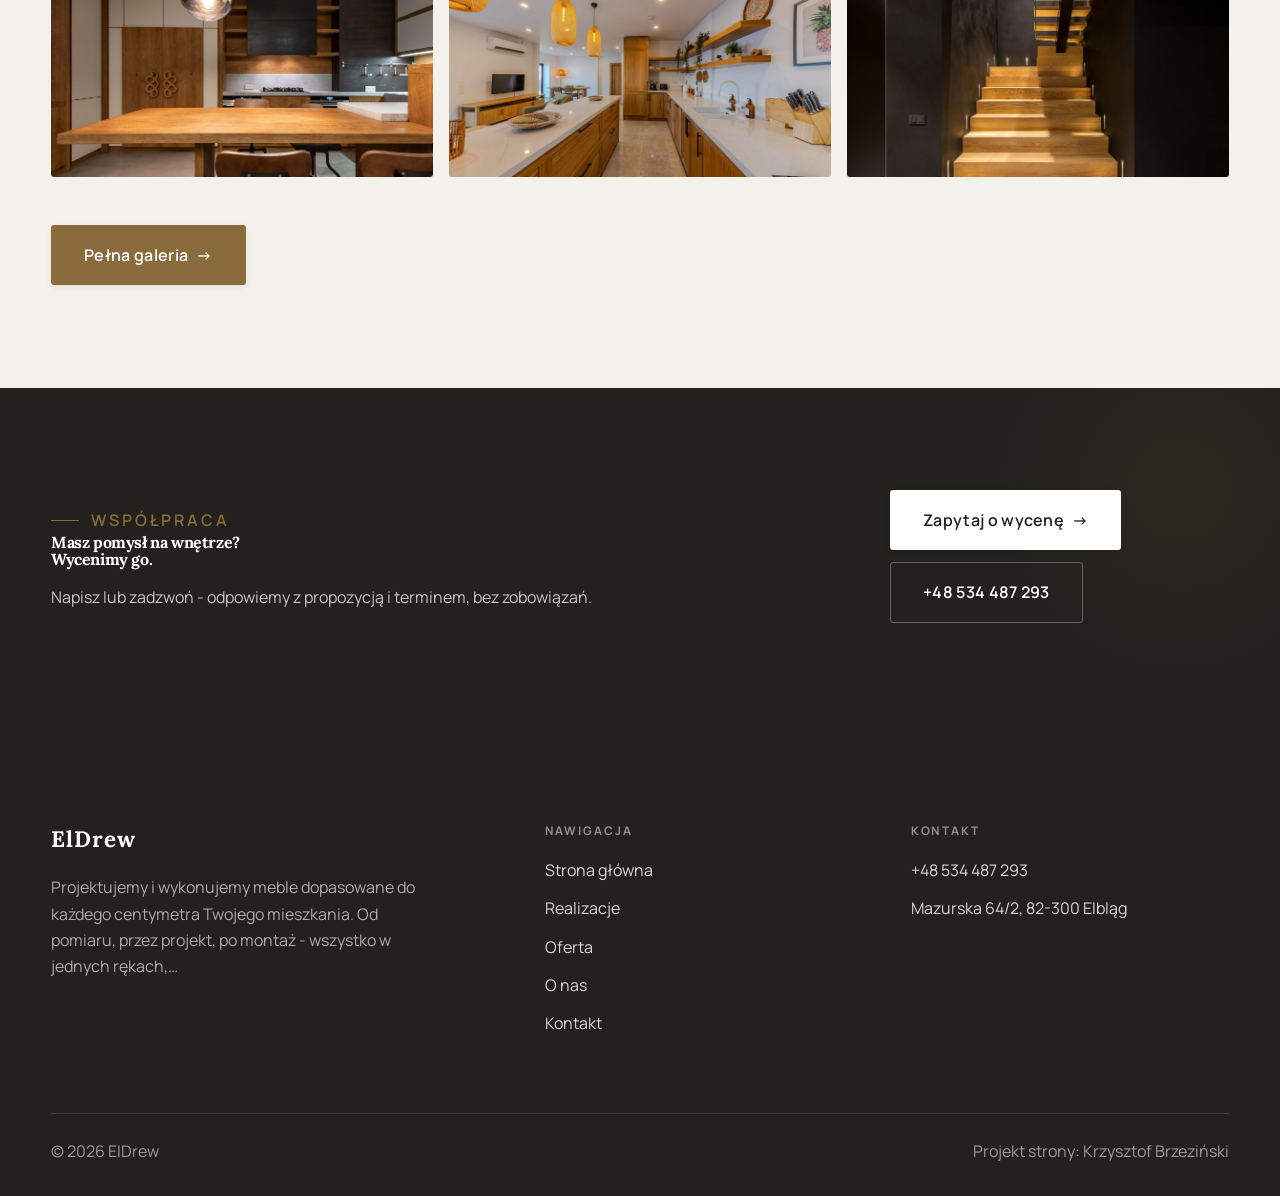
==== commit bd4337ae: "Fix: hero skakal na mobile (vh->svh) + adres + kategoria meble na wymiar" ====
--- a/index.html
+++ b/index.html
@@ -125,7 +125,7 @@
       <div class="foot-col">
         <h4>Kontakt</h4>
         <a href="tel:+48534487293">+48 534 487 293</a>
-        <p>Elbląg, warmińsko-mazurskie</p>
+        <p>Mazurska 64/2, 82-300 Elbląg</p>
       </div>
     </div>
     <div class="foot-bot">
--- a/assets/styles.css
+++ b/assets/styles.css
@@ -145,7 +145,7 @@
 .hero-badge span{font-size:var(--text-sm);color:var(--muted)}
 
 /* ---------- HERO duży / kinowy (strona główna) ---------- */
-.hero-cine{position:relative;min-height:clamp(560px,82vh,840px);display:flex;align-items:center;overflow:hidden;border-bottom:var(--hairline)}
+.hero-cine{position:relative;min-height:clamp(560px,82vh,840px);min-height:clamp(560px,82svh,840px);display:flex;align-items:center;overflow:hidden;border-bottom:var(--hairline)}
 .hero-cine>img{position:absolute;inset:0;width:100%;height:100%;object-fit:cover;z-index:0}
 .hero-cine::after{content:"";position:absolute;inset:0;z-index:1;
   background:linear-gradient(95deg,rgba(13,18,23,.86) 0%,rgba(13,18,23,.64) 32%,rgba(13,18,23,.24) 62%,rgba(13,18,23,.04) 100%)}
@@ -157,13 +157,13 @@
 .hero-cine .lead{color:rgba(255,255,255,.92);max-width:48ch;margin-bottom:var(--space-7)}
 .hero-cine .hero-actions{display:flex;flex-wrap:wrap;gap:var(--space-4)}
 @media(max-width:680px){
-  .hero-cine{min-height:clamp(520px,76vh,640px);align-items:flex-end}
+  .hero-cine{min-height:clamp(520px,76vh,640px);min-height:clamp(520px,76svh,640px);align-items:flex-end}
   .hero-cine::after{background:linear-gradient(0deg,rgba(13,18,23,.9) 6%,rgba(13,18,23,.45) 55%,rgba(13,18,23,.25) 100%)}
   .hero-cine .wrap{padding-bottom:var(--space-9)}
 }
 
 /* full-bleed hero variant (podstrony) */
-.pagehead{position:relative;min-height:46vh;display:flex;align-items:flex-end;overflow:hidden;border-bottom:var(--hairline)}
+.pagehead{position:relative;min-height:46vh;min-height:46svh;display:flex;align-items:flex-end;overflow:hidden;border-bottom:var(--hairline)}
 .pagehead img{position:absolute;inset:0;width:100%;height:100%;object-fit:cover}
 .pagehead::after{content:"";position:absolute;inset:0;background:linear-gradient(180deg,rgba(18,24,28,.25),rgba(18,24,28,.62))}
 .pagehead .wrap{position:relative;z-index:2;padding-block:var(--space-9);color:#fff}
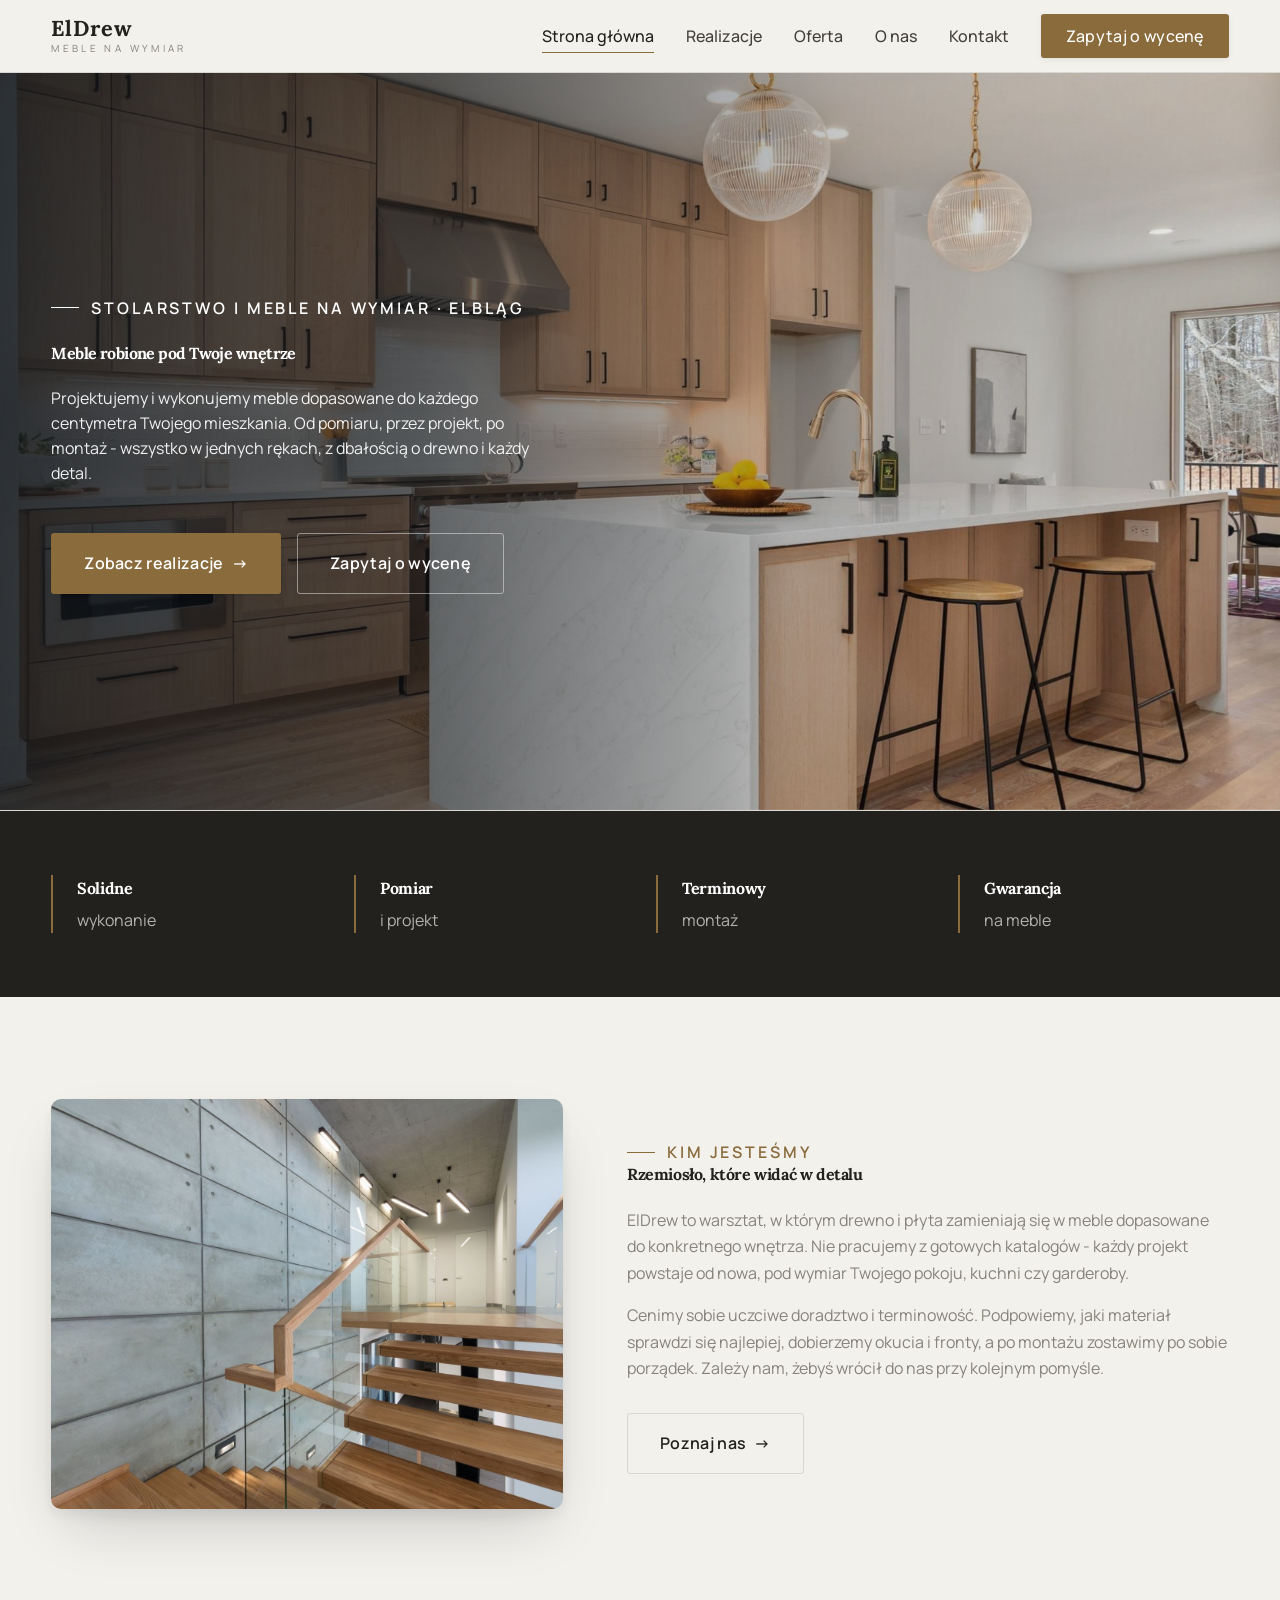
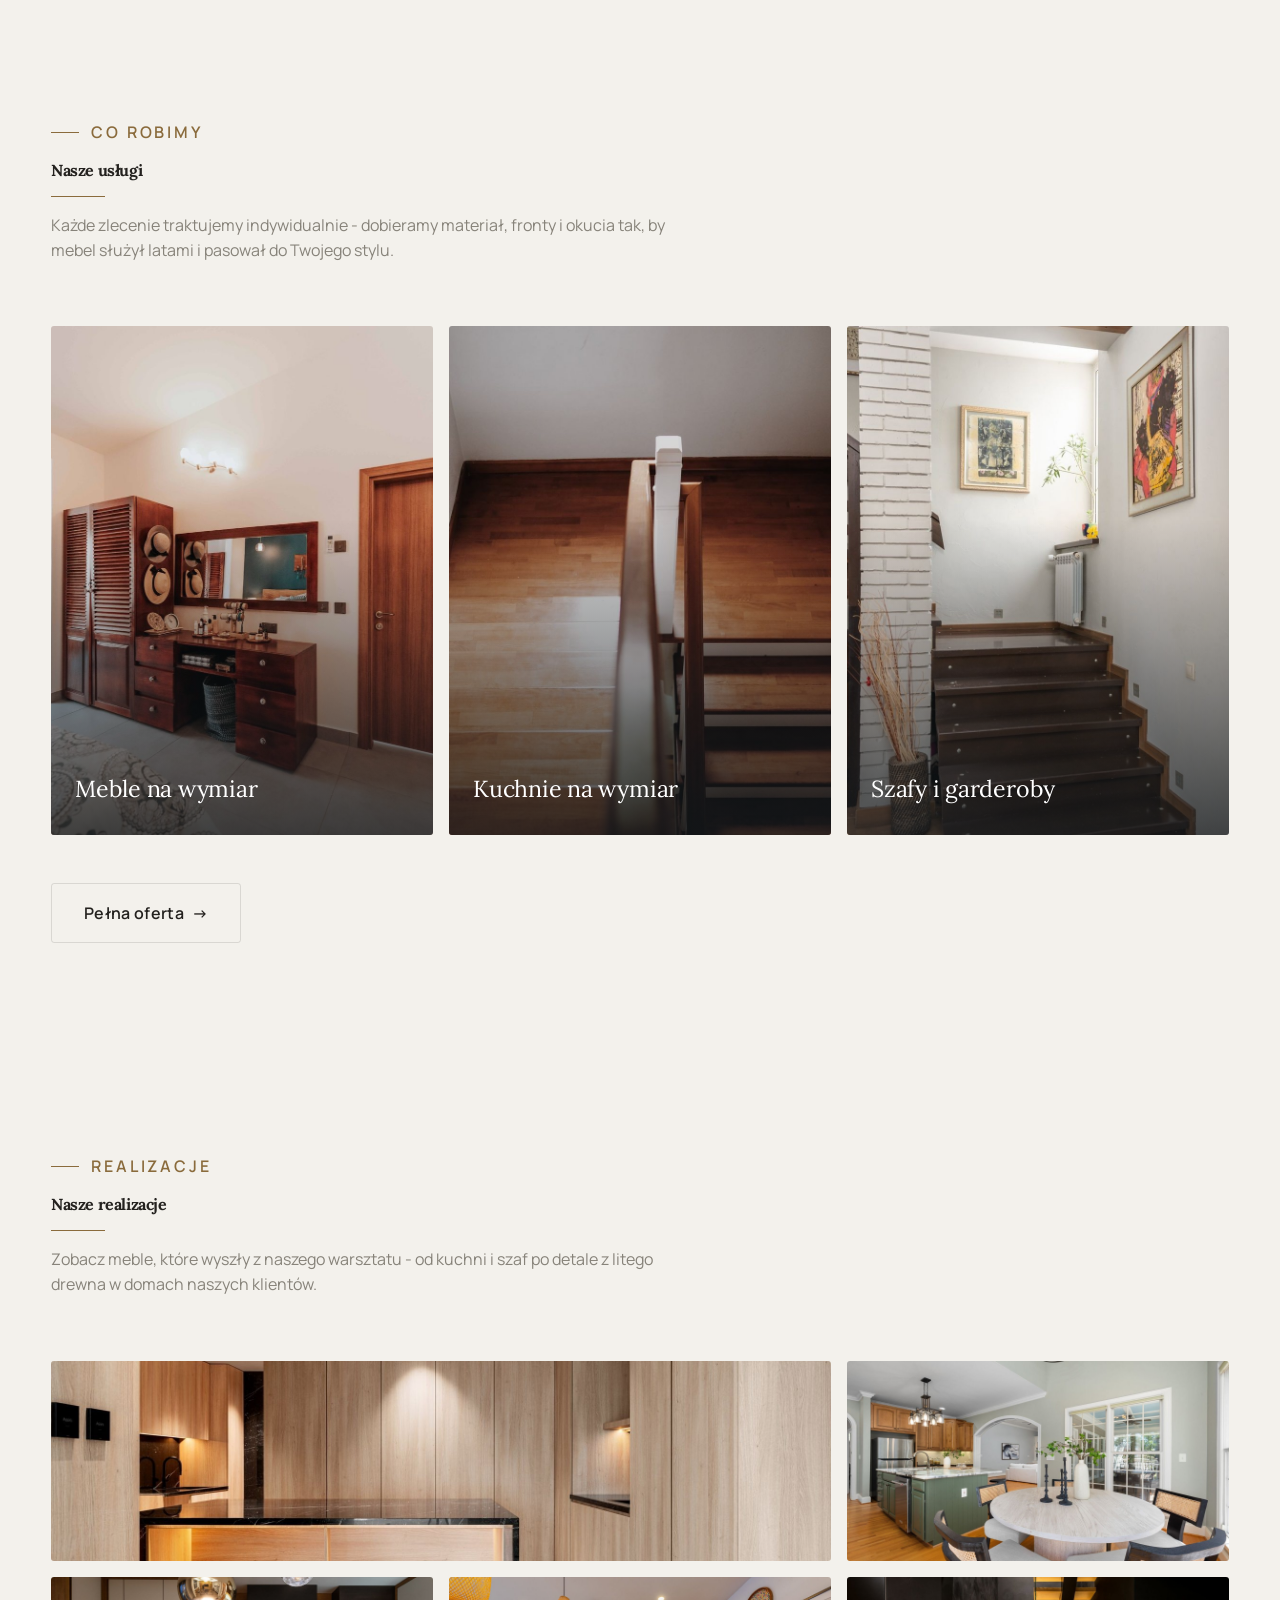
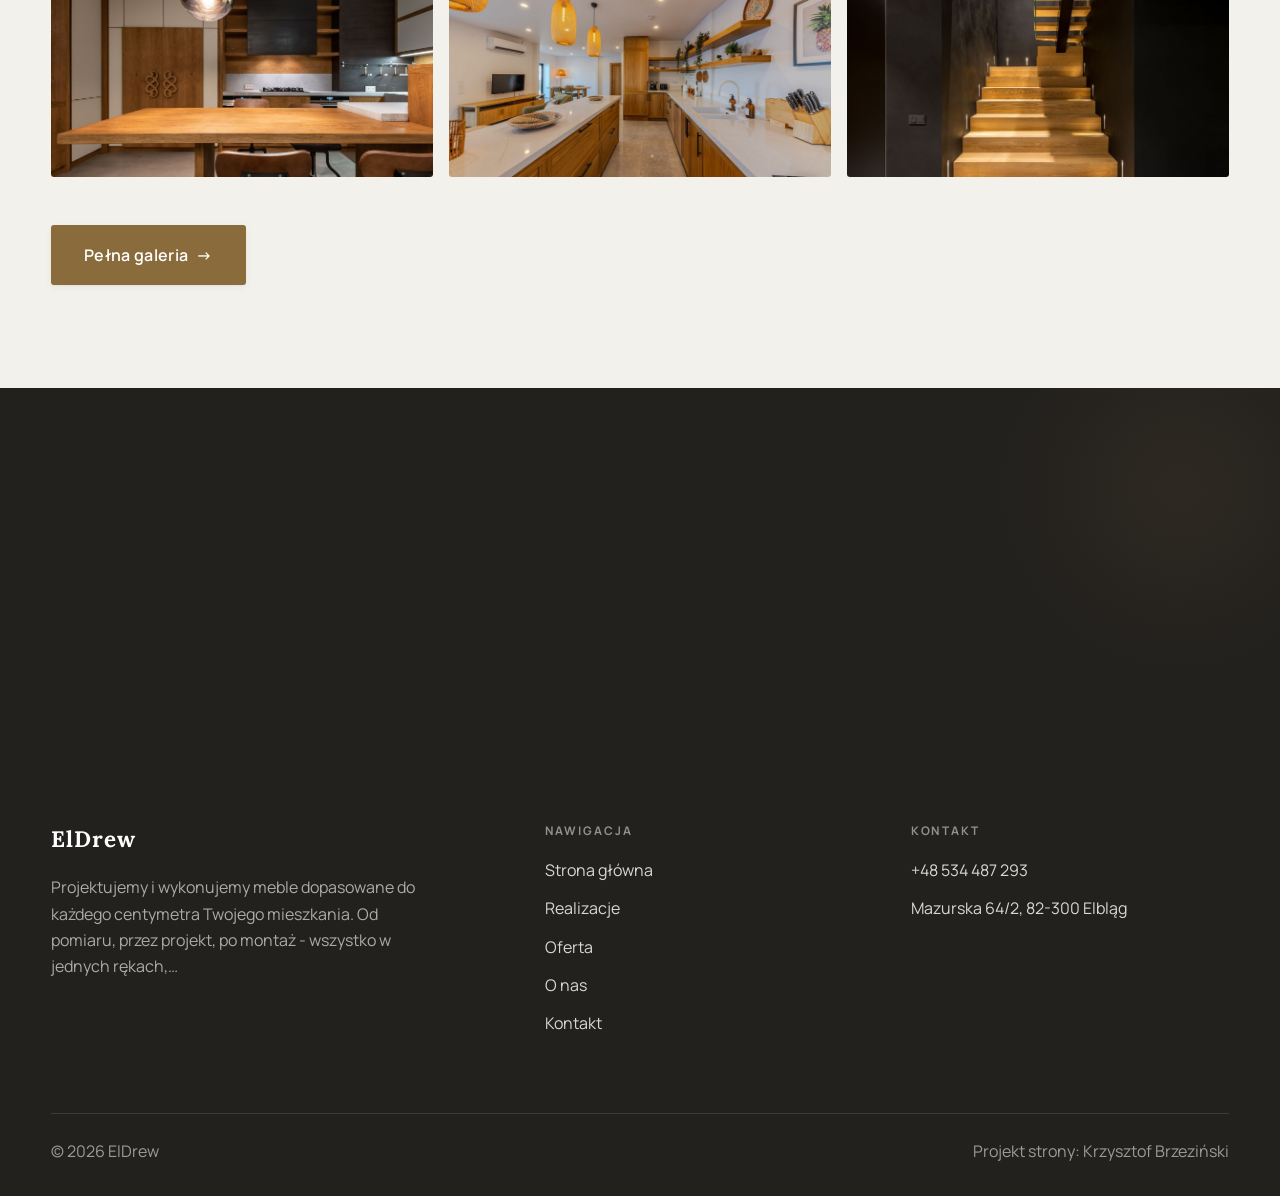
==== commit 306aea9e: "Lazy-loading zdjec ponizej 1. ekranu (szybsze wejscie, mniej lagow na mobile)" ====
--- a/index.html
+++ b/index.html
@@ -51,7 +51,7 @@
 </section>
 <section>
   <div class="wrap split">
-    <div class="split-art reveal"><img src="img/g1.jpg" alt="ElDrew - realizacja"></div>
+    <div class="split-art reveal"><img src="img/g1.jpg" alt="ElDrew - realizacja" loading="lazy"></div>
     <div class="split-copy reveal">
       <span class="eyebrow">Kim jesteśmy</span>
       <h2>Rzemiosło, które widać w detalu</h2>
@@ -69,9 +69,9 @@
       <p>Każde zlecenie traktujemy indywidualnie - dobieramy materiał, fronty i okucia tak, by mebel służył latami i pasował do Twojego stylu.</p>
     </div>
     <div class="gateways">
-      <a href="oferta.html" class="gateway reveal"><img src="img/g2.jpg" alt="Meble na wymiar"><span class="g-ttl">Meble na wymiar</span></a>
-      <a href="oferta.html" class="gateway reveal"><img src="img/g3.jpg" alt="Kuchnie na wymiar"><span class="g-ttl">Kuchnie na wymiar</span></a>
-      <a href="oferta.html" class="gateway reveal"><img src="img/g4.jpg" alt="Szafy i garderoby"><span class="g-ttl">Szafy i garderoby</span></a>
+      <a href="oferta.html" class="gateway reveal"><img src="img/g2.jpg" alt="Meble na wymiar" loading="lazy"><span class="g-ttl">Meble na wymiar</span></a>
+      <a href="oferta.html" class="gateway reveal"><img src="img/g3.jpg" alt="Kuchnie na wymiar" loading="lazy"><span class="g-ttl">Kuchnie na wymiar</span></a>
+      <a href="oferta.html" class="gateway reveal"><img src="img/g4.jpg" alt="Szafy i garderoby" loading="lazy"><span class="g-ttl">Szafy i garderoby</span></a>
     </div>
     <div style="margin-top:var(--space-7)" class="reveal"><a href="oferta.html" class="btn btn-ghost">Pełna oferta <span class="arr">→</span></a></div>
   </div>
@@ -84,11 +84,11 @@
       <p>Zobacz meble, które wyszły z naszego warsztatu - od kuchni i szaf po detale z litego drewna w domach naszych klientów.</p>
     </div>
     <div class="gallery">
-      <div class="tile t-two3 reveal"><img src="img/g5.jpg" alt="Kuchnia na wymiar"><div class="cap">Kuchnia na wymiar</div></div>
-      <div class="tile t-third reveal"><img src="img/g6.jpg" alt="Szafa wnękowa"><div class="cap">Szafa wnękowa</div></div>
-      <div class="tile t-third reveal"><img src="img/g7.jpg" alt="Zabudowa pod skos"><div class="cap">Zabudowa pod skos</div></div>
-      <div class="tile t-third reveal"><img src="img/g8.jpg" alt="Detal drewna"><div class="cap">Detal drewna</div></div>
-      <div class="tile t-third reveal"><img src="img/g9.jpg" alt="Schody z drewna"><div class="cap">Schody z drewna</div></div>
+      <div class="tile t-two3 reveal"><img src="img/g5.jpg" alt="Kuchnia na wymiar" loading="lazy"><div class="cap">Kuchnia na wymiar</div></div>
+      <div class="tile t-third reveal"><img src="img/g6.jpg" alt="Szafa wnękowa" loading="lazy"><div class="cap">Szafa wnękowa</div></div>
+      <div class="tile t-third reveal"><img src="img/g7.jpg" alt="Zabudowa pod skos" loading="lazy"><div class="cap">Zabudowa pod skos</div></div>
+      <div class="tile t-third reveal"><img src="img/g8.jpg" alt="Detal drewna" loading="lazy"><div class="cap">Detal drewna</div></div>
+      <div class="tile t-third reveal"><img src="img/g9.jpg" alt="Schody z drewna" loading="lazy"><div class="cap">Schody z drewna</div></div>
     </div>
     <div style="margin-top:var(--space-7)" class="reveal"><a href="realizacje.html" class="btn btn-accent">Pełna galeria <span class="arr">→</span></a></div>
   </div>
--- a/assets/styles.css
+++ b/assets/styles.css
@@ -343,10 +343,15 @@
 .gallery .reveal:nth-child(5){transition-delay:.28s}
 .gallery .reveal:nth-child(6){transition-delay:.35s}
 
-/* 2) Hero — powolny „oddech kadru" (Ken Burns), tylko desktop (bateria) */
-@keyframes heroBreath{from{transform:scale(1.06)}to{transform:scale(1.12) translateY(-1.2%)}}
+/* 2) Hero — Ken Burns POPRAWNY (czysty powolny zoom od środka, BEZ translateY).
+   Historia 26.06: stary wariant miał translateY(-1.2%) → widoczny dryf GÓRA-DÓŁ
+   = skarga „hero lata/rusza się". Poprawny KB (jak działające gastro/studio):
+   sam scale, transform-origin center, wolno, desktop-only, respektuje reduced-motion.
+   ZASADA: Ken Burns = TYLKO scale (zoom). Nigdy translateY/translateX w pętli hero. */
+@keyframes heroBreath{from{transform:scale(1.05)}to{transform:scale(1.12)}}
 @media(min-width:900px){
-  .hero-cine>img{transform:scale(1.06);animation:heroBreath 24s ease-in-out infinite alternate}
+  .hero-cine>img{transform-origin:center;will-change:transform;backface-visibility:hidden;
+    animation:heroBreath 30s ease-out infinite alternate}
 }
 
 /* 3) Akcentowy hairline pod nagłówkiem sekcji, który „rysuje się" przy wejściu */
